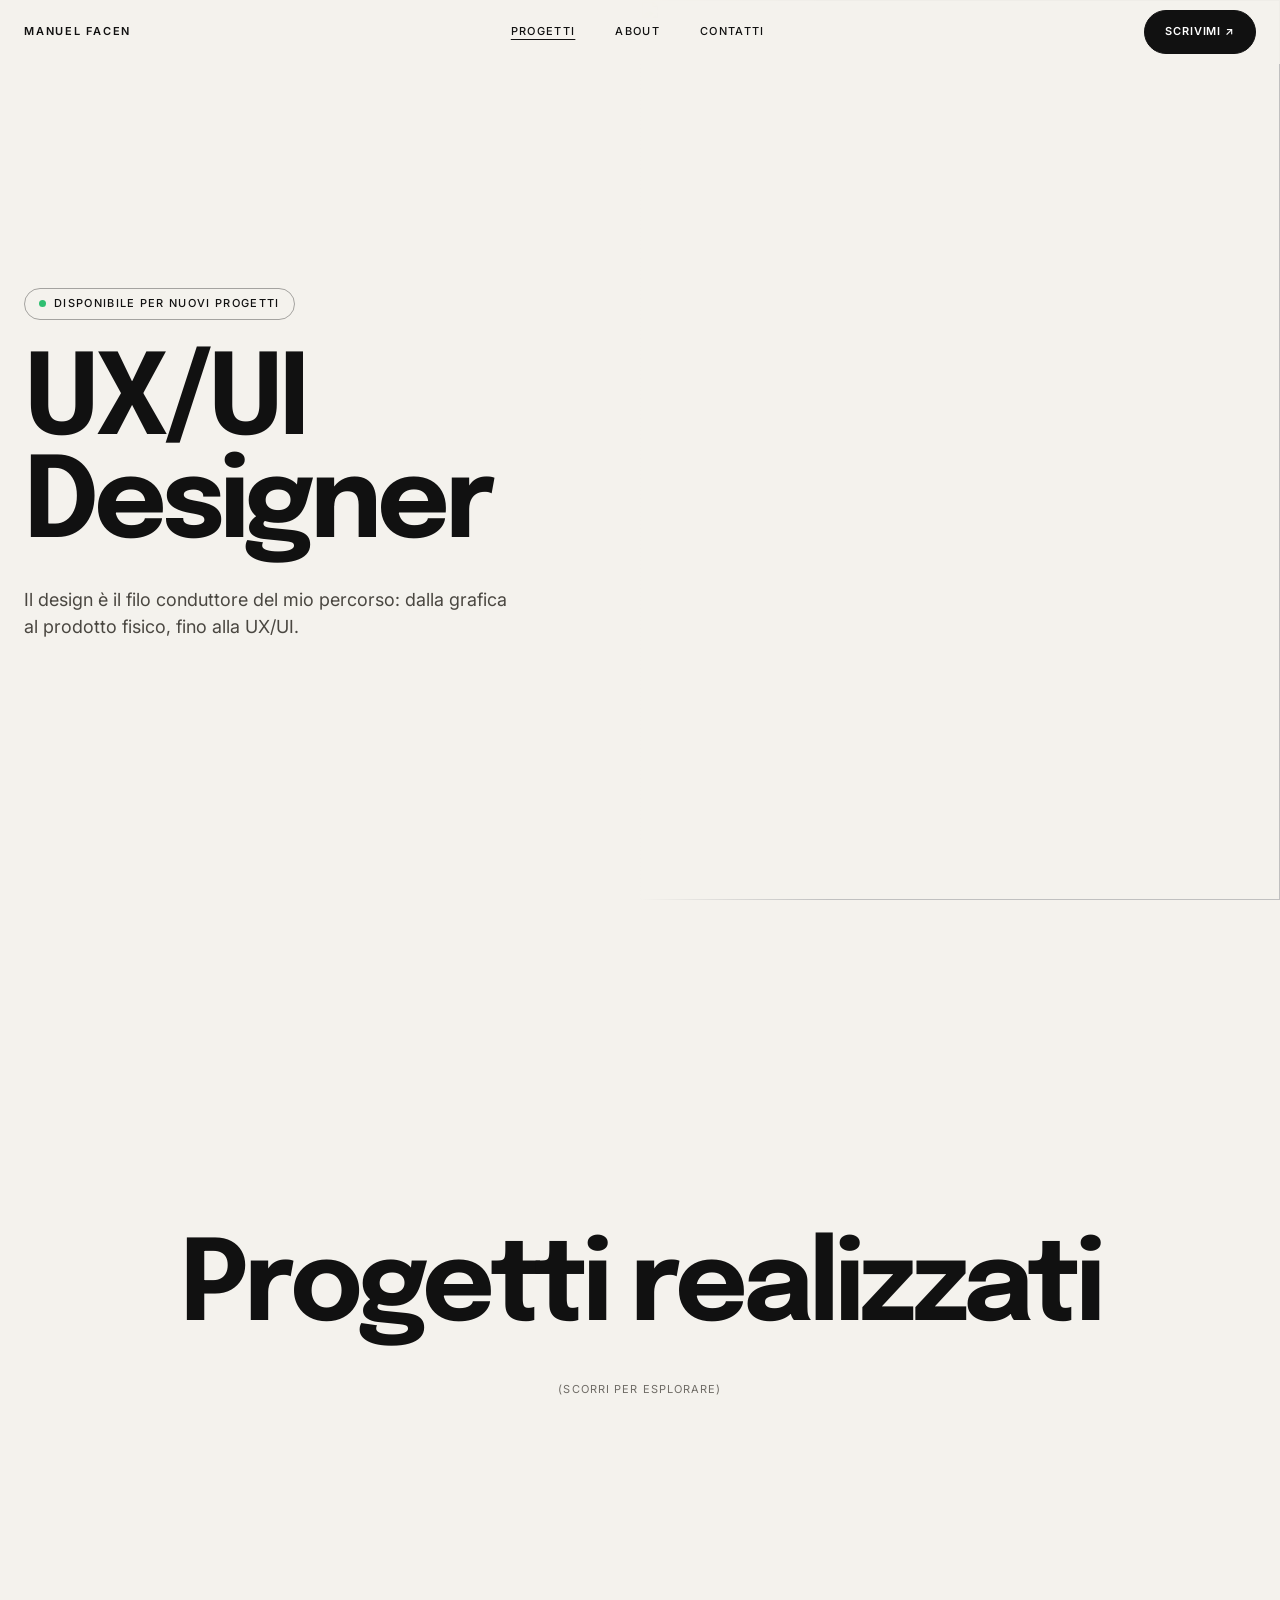
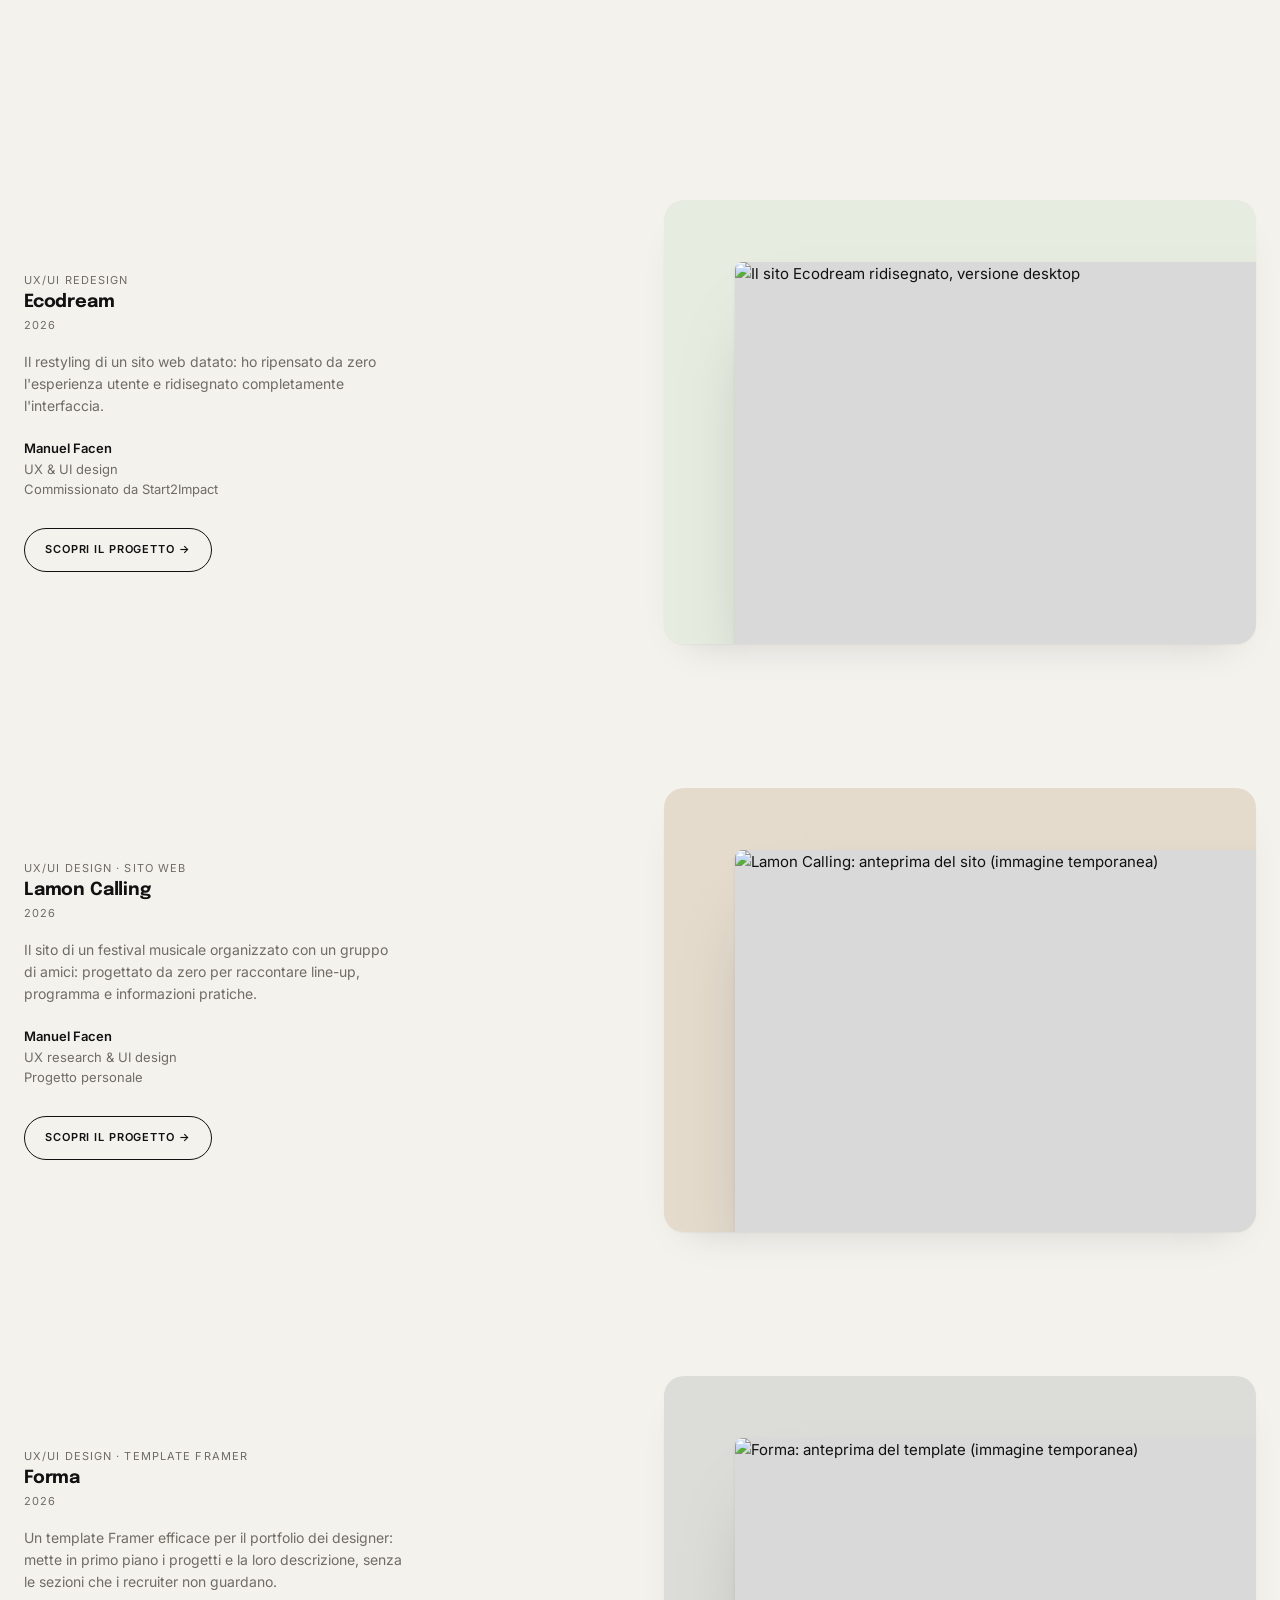
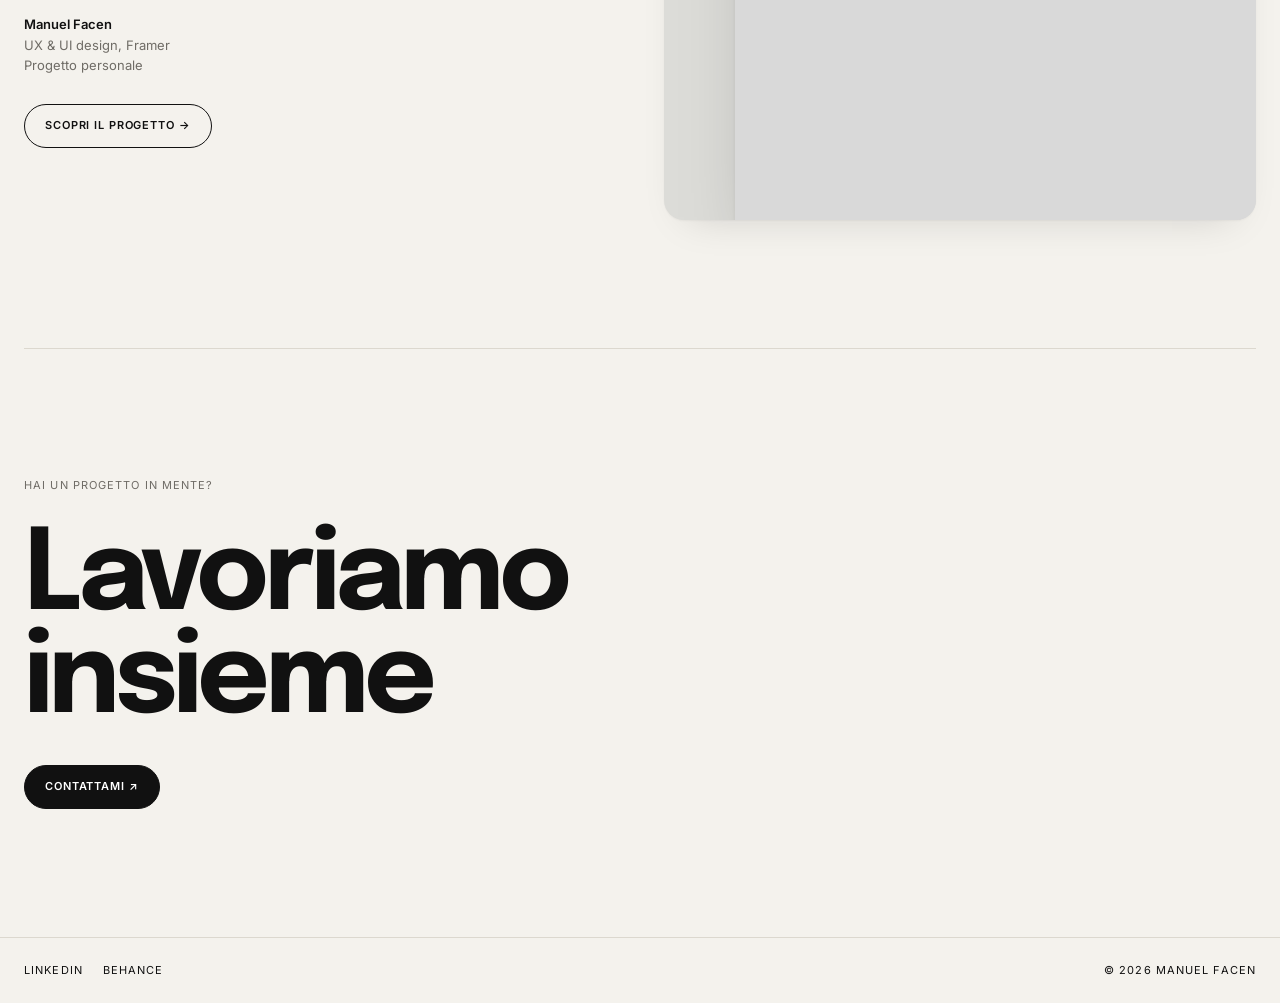
==== index.html @ 970c5659 "Indirizzi aggiornati dopo la rinomina della repo in ManuelF55.github.io Co-Authored-By: Claude Opus " ====
<!DOCTYPE html>
<html lang="it">
<head>
  <meta charset="utf-8">
  <meta name="viewport" content="width=device-width, initial-scale=1">
  <title>Manuel Facen — UX/UI Designer</title>
  <meta name="description" content="Portfolio di Manuel Facen, UX/UI designer: dalla grafica al prodotto fisico, fino alla UX/UI.">
  <meta name="theme-color" content="#f4f2ed">

  <!-- Open Graph: anteprima del link sui social -->
  <meta property="og:type" content="website">
  <meta property="og:site_name" content="Manuel Facen">
  <meta property="og:locale" content="it_IT">
  <meta property="og:title" content="Manuel Facen — UX/UI Designer">
  <meta property="og:description" content="Portfolio di Manuel Facen, UX/UI designer: dalla grafica al prodotto fisico, fino alla UX/UI.">
  <meta property="og:url" content="https://manuelf55.github.io/">
  <meta property="og:image" content="https://manuelf55.github.io/img/og-image.jpg">
  <meta property="og:image:width" content="1200">
  <meta property="og:image:height" content="630">
  <meta name="twitter:card" content="summary_large_image">

  <!-- Favicon -->
  <link rel="icon" href="favicon/favicon.ico" sizes="any">
  <link rel="icon" type="image/png" sizes="32x32" href="favicon/favicon-32.png">
  <link rel="apple-touch-icon" href="favicon/apple-touch-icon.png">
  <link rel="manifest" href="favicon/site.webmanifest">

  <!-- Font -->
  <link rel="preconnect" href="https://fonts.googleapis.com">
  <link rel="preconnect" href="https://fonts.gstatic.com" crossorigin>
  <link rel="stylesheet" href="https://fonts.googleapis.com/css2?family=Epilogue:wght@700&amp;family=Inter:wght@400;500;600&amp;display=swap">

  <!-- Bootstrap, poi il CSS del sito (compilato da scss/style.scss) -->
  <link rel="stylesheet" href="https://cdn.jsdelivr.net/npm/bootstrap@5.3.3/dist/css/bootstrap.min.css" integrity="sha384-QWTKZyjpPEjISv5WaRU9OFeRpok6YctnYmDr5pNlyT2bRjXh0JMhjY6hW+ALEwIH" crossorigin="anonymous">
  <link rel="stylesheet" href="css/style.css">
</head>
<body>
  <a class="skip-link" href="#contenuto">Vai al contenuto</a>

  <header class="site-header">
    <div class="site-container site-header__inner">
      <a class="logo" href="index.html">Manuel Facen</a>

      <!-- Menu mobile: la checkbox apre e chiude il menu, senza JavaScript -->
      <input class="menu-toggle" type="checkbox" id="menu-toggle" aria-label="Apri o chiudi il menu">
      <label class="burger" for="menu-toggle" aria-hidden="true">
        <svg class="burger__open" viewBox="0 0 24 24" width="22" height="22" fill="none" stroke="currentColor" stroke-width="1.6" stroke-linecap="round"><path d="M4 8h16M4 16h16"/></svg>
        <svg class="burger__close" viewBox="0 0 24 24" width="22" height="22" fill="none" stroke="currentColor" stroke-width="1.6" stroke-linecap="round"><path d="M6 6l12 12M18 6L6 18"/></svg>
      </label>

      <nav class="main-nav" aria-label="Menu principale">
        <a href="index.html#progetti" data-label="Progetti" aria-current="page">Progetti</a>
        <a href="about.html" data-label="About">About</a>
        <a href="contatti.html" data-label="Contatti">Contatti</a>
      </nav>

      <a class="button header-cta" href="contatti.html">Scrivimi ↗</a>
    </div>
  </header>

  <main id="contenuto">
    <!-- Hero -->
    <section class="hero" aria-label="Presentazione">
      <div class="site-container hero__content">
        <div class="hero__text">
          <p class="status"><span class="status__dot" aria-hidden="true"></span>Disponibile per nuovi progetti</p>
          <h1 class="title-xl">UX/UI<br>Designer</h1>
          <p class="hero__lead">Il design è il filo conduttore del mio percorso: dalla grafica al prodotto fisico, fino alla UX/UI.</p>
        </div>
      </div>
      <div class="hero__media">
        <img src="img/hero.jpg" width="1200" height="1500" alt="">
      </div>
    </section>

    <!-- Progetti -->
    <section id="progetti" class="site-container">
      <div class="work-intro">
        <h2 class="title-xl">Progetti realizzati</h2>
        <p class="eyebrow">(Scorri per esplorare)</p>
      </div>

      <div class="project-list">
        <!-- Ecodream -->
        <article class="row gutter-site align-items-center project-card project-card--ecodream">
          <div class="col-lg-6">
            <p class="eyebrow">UX/UI Redesign</p>
            <h3 class="title-sm project-card__name">Ecodream</h3>
            <p class="eyebrow">2026</p>
            <p class="project-card__description">Il restyling di un sito web datato: ho ripensato da zero l'esperienza utente e ridisegnato completamente l'interfaccia.</p>
            <p class="project-card__credits"><strong>Manuel Facen</strong><br>UX &amp; UI design<br>Commissionato da Start2Impact</p>
            <a class="button button--outline" href="progetto-ecodream.html" aria-label="Scopri il progetto Ecodream">Scopri il progetto →</a>
          </div>
          <div class="col-lg-6">
            <div class="project-card__media">
              <div class="project-card__screen">
                <img src="img/ecodream/copertina.webp" width="2000" height="1099" alt="Il sito Ecodream ridisegnato, versione desktop" loading="lazy">
              </div>
            </div>
          </div>
        </article>

        <!-- Lamon Calling -->
        <article class="row gutter-site align-items-center project-card project-card--lamon-calling">
          <div class="col-lg-6">
            <p class="eyebrow">UX/UI Design · Sito web</p>
            <h3 class="title-sm project-card__name">Lamon Calling</h3>
            <p class="eyebrow">2026</p>
            <p class="project-card__description">Il sito di un festival musicale organizzato con un gruppo di amici: progettato da zero per raccontare line-up, programma e informazioni pratiche.</p>
            <p class="project-card__credits"><strong>Manuel Facen</strong><br>UX research &amp; UI design<br>Progetto personale</p>
            <a class="button button--outline" href="progetto-lamon-calling.html" aria-label="Scopri il progetto Lamon Calling">Scopri il progetto →</a>
          </div>
          <div class="col-lg-6">
            <div class="project-card__media">
              <div class="project-card__screen">
                <img src="img/placeholder/16-9.png" width="1600" height="900" alt="Lamon Calling: anteprima del sito (immagine temporanea)" loading="lazy">
              </div>
            </div>
          </div>
        </article>

        <!-- Forma -->
        <article class="row gutter-site align-items-center project-card project-card--forma">
          <div class="col-lg-6">
            <p class="eyebrow">UX/UI Design · Template Framer</p>
            <h3 class="title-sm project-card__name">Forma</h3>
            <p class="eyebrow">2026</p>
            <p class="project-card__description">Un template Framer efficace per il portfolio dei designer: mette in primo piano i progetti e la loro descrizione, senza le sezioni che i recruiter non guardano.</p>
            <p class="project-card__credits"><strong>Manuel Facen</strong><br>UX &amp; UI design, Framer<br>Progetto personale</p>
            <a class="button button--outline" href="progetto-forma.html" aria-label="Scopri il progetto Forma">Scopri il progetto →</a>
          </div>
          <div class="col-lg-6">
            <div class="project-card__media">
              <div class="project-card__screen">
                <img src="img/placeholder/16-9.png" width="1600" height="900" alt="Forma: anteprima del template (immagine temporanea)" loading="lazy">
              </div>
            </div>
          </div>
        </article>
      </div>
    </section>

    <div class="site-container">
      <section class="closing">
        <p class="eyebrow">Hai un progetto in mente?</p>
        <h2 class="title-xl">Lavoriamo<br>insieme</h2>
        <a class="button" href="contatti.html">Contattami ↗</a>
      </section>
    </div>
  </main>

  <footer class="site-footer">
    <div class="site-container site-footer__inner">
      <ul class="social-links">
        <li><a href="https://www.linkedin.com/in/manuel-facen-108201241/" target="_blank" rel="noopener">LinkedIn</a></li>
        <li><a href="https://www.behance.net/manuelface9084" target="_blank" rel="noopener">Behance</a></li>
      </ul>
      <p class="copyright">© 2026 Manuel Facen</p>
    </div>
  </footer>
</body>
</html>
---- css/style.css ----
body {
  background: #f4f2ed;
  color: #111111;
  font-family: "Inter", system-ui, sans-serif;
  font-size: 15px;
  line-height: 1.6;
}

a {
  color: #111111;
}
a:hover {
  color: #3d3b37;
}

img {
  display: block;
  max-width: 100%;
  height: auto;
}

.skip-link {
  position: absolute;
  top: -100px;
  left: 24px;
  z-index: 20;
  padding: 8px 16px;
  border-radius: 999px;
  background: #111111;
  color: #ffffff;
  font-size: 13px;
}
.skip-link:focus {
  top: 12px;
  color: #ffffff;
}

.site-container {
  max-width: 1320px;
  margin: 0 auto;
  padding: 0 24px;
}

.gutter-site {
  --bs-gutter-x: 48px;
  --bs-gutter-y: 40px;
}

.title-xl {
  margin: 0;
  font-family: "Epilogue", system-ui, sans-serif;
  font-size: clamp(2.5rem, 9vw, 7rem);
  font-weight: 700;
  line-height: 0.92;
  letter-spacing: -0.045em;
}

.title-md {
  margin: 0;
  font-family: "Epilogue", system-ui, sans-serif;
  font-size: clamp(1.5rem, 3vw, 2.1rem);
  font-weight: 700;
  line-height: 1.1;
  letter-spacing: -0.02em;
}

.title-sm {
  margin: 0;
  font-family: "Epilogue", system-ui, sans-serif;
  font-size: 18px;
  font-weight: 700;
  letter-spacing: -0.01em;
}

.eyebrow {
  margin: 0;
  color: #6f6c66;
  font-size: 11px;
  letter-spacing: 0.1em;
  text-transform: uppercase;
}

.lead-text {
  margin: 0;
  color: #4a4741;
  font-size: 18px;
  line-height: 1.55;
}

.button {
  display: inline-flex;
  align-items: center;
  gap: 8px;
  min-height: 44px;
  padding: 0 20px;
  border: 1px solid #111111;
  border-radius: 999px;
  background: #111111;
  color: #ffffff;
  font-family: "Inter", system-ui, sans-serif;
  font-size: 11px;
  font-weight: 600;
  letter-spacing: 0.08em;
  text-decoration: none;
  text-transform: uppercase;
  cursor: pointer;
  transition: background-color 0.2s ease, border-color 0.2s ease, color 0.2s ease;
}
.button:hover, .button:focus-visible {
  border-color: #3d3b37;
  background: #3d3b37;
  color: #ffffff;
}
.button:focus-visible {
  outline: 2px solid #111111;
  outline-offset: 3px;
}

.button--outline {
  background: transparent;
  color: #111111;
}
.button--outline:hover, .button--outline:focus-visible {
  border-color: #111111;
  background: #111111;
}

.tag {
  padding: 4px 12px;
  border: 1px solid #c9c4ba;
  border-radius: 999px;
  font-size: 11px;
  font-weight: 500;
  letter-spacing: 0.06em;
  text-transform: uppercase;
}

.site-header {
  position: sticky;
  top: 0;
  z-index: 10;
  background: rgba(244, 242, 237, 0.9);
}

.site-header__inner {
  display: flex;
  flex-wrap: wrap;
  align-items: center;
  justify-content: space-between;
  column-gap: 16px;
}

.logo {
  display: inline-flex;
  align-items: center;
  min-height: 64px;
  font-size: 11px;
  font-weight: 600;
  letter-spacing: 0.16em;
  text-decoration: none;
  text-transform: uppercase;
}

.main-nav {
  display: flex;
  gap: 40px;
}
.main-nav a {
  font-size: 11px;
  font-weight: 500;
  letter-spacing: 0.12em;
  text-decoration: none;
  text-transform: uppercase;
}
.main-nav a:focus-visible {
  outline: 2px solid #111111;
  outline-offset: 4px;
}
.main-nav [aria-current=page] {
  text-decoration: underline;
  text-underline-offset: 4px;
}

@media (min-width: 768px) {
  .main-nav a {
    display: inline-flex;
    flex-direction: column;
    align-items: center;
  }
  .main-nav a::after {
    content: attr(data-label);
    height: 0;
    overflow: hidden;
    visibility: hidden;
    font-weight: 600;
  }
  .main-nav a:hover, .main-nav a:focus-visible {
    color: #111111;
    font-weight: 600;
  }
}
.header-cta--hidden {
  visibility: hidden;
}

.menu-toggle {
  position: absolute;
  opacity: 0;
}

.burger {
  display: none;
  align-items: center;
  justify-content: center;
  width: 44px;
  height: 44px;
  margin-right: -10px;
  cursor: pointer;
}

.burger__close {
  display: none;
}

.menu-toggle:focus-visible + .burger {
  border-radius: 8px;
  outline: 2px solid #111111;
}

@media (max-width: 767px) {
  .main-nav,
  .site-header .header-cta {
    display: none;
  }
  .burger {
    display: inline-flex;
  }
  .menu-toggle:checked ~ .main-nav {
    display: flex;
    flex-direction: column;
    gap: 8px;
    width: 100%;
    padding: 8px 0 16px;
  }
  .menu-toggle:checked ~ .main-nav a {
    font-family: "Epilogue", system-ui, sans-serif;
    font-size: 28px;
    font-weight: 700;
    letter-spacing: -0.02em;
    text-transform: none;
  }
  .menu-toggle:checked ~ .header-cta {
    display: inline-flex;
    margin-bottom: 20px;
  }
  .menu-toggle:checked ~ .header-cta--hidden {
    display: none;
  }
  .menu-toggle:checked + .burger .burger__open {
    display: none;
  }
  .menu-toggle:checked + .burger .burger__close {
    display: block;
  }
}
.hero {
  position: relative;
  min-height: 900px;
  margin-top: -64px;
  overflow: hidden;
}

.hero__content {
  position: relative;
  z-index: 1;
  display: flex;
  flex-direction: column;
  justify-content: center;
  min-height: 900px;
  padding-top: 64px;
}

.hero__text {
  max-width: 640px;
}

.hero__lead {
  max-width: 44ch;
  margin: 28px 0 36px;
  color: #4a4741;
  font-size: 18px;
  line-height: 1.5;
}

.hero__media {
  position: absolute;
  top: 0;
  right: 0;
  width: 50%;
  height: 100%;
}
.hero__media img {
  width: 100%;
  height: 100%;
  object-fit: cover;
}
.hero__media::after {
  content: "";
  position: absolute;
  inset: 0;
  background: linear-gradient(90deg, #f4f2ed 0%, rgba(244, 242, 237, 0) 30%);
}

.status {
  display: inline-flex;
  align-items: center;
  gap: 8px;
  margin: 0 0 32px;
  padding: 6px 14px;
  border: 1px solid rgba(17, 17, 17, 0.35);
  border-radius: 999px;
  font-size: 11px;
  font-weight: 500;
  letter-spacing: 0.12em;
  text-transform: uppercase;
}

.status__dot {
  width: 7px;
  height: 7px;
  border-radius: 50%;
  background: #2fbf71;
}

@media (max-width: 767px) {
  .hero {
    display: flex;
    flex-direction: column;
    min-height: 0;
  }
  .hero__content {
    min-height: 0;
    padding-top: calc(40px - min(5.4vw, 25.5px));
    padding-bottom: 48px;
  }
  .hero__media {
    position: relative;
    order: -1;
    width: 72%;
    max-width: 340px;
    height: auto;
    margin: calc(104px - min(10.8vw, 51px)) auto 0;
    aspect-ratio: 4/5;
  }
  .hero__media img {
    object-fit: contain;
  }
  .hero__media::after {
    display: none;
  }
  .status {
    gap: 6px;
    margin-bottom: 20px;
    padding: 4px 10px;
    font-size: 9px;
    letter-spacing: 0.1em;
  }
  .status__dot {
    width: 6px;
    height: 6px;
  }
}
.work-intro {
  display: flex;
  flex-direction: column;
  align-items: center;
  justify-content: center;
  min-height: 836px;
  margin-bottom: 64px;
  text-align: center;
}
.work-intro .eyebrow {
  padding-top: 40px;
}
@media (max-width: 767px) {
  .work-intro {
    min-height: calc(100svh - 64px);
  }
}

.project-list {
  display: flex;
  flex-direction: column;
  gap: 144px;
  padding-bottom: 128px;
}

.project-card__name {
  margin: 3px 0;
}

.project-card__description {
  max-width: 42ch;
  margin: 16px 0 20px;
  color: #6f6c66;
  font-size: 14px;
}

.project-card__credits {
  margin: 0 0 28px;
  color: #6f6c66;
  font-size: 13px;
}
.project-card__credits strong {
  color: #111111;
  font-weight: 600;
}

.project-card__media {
  position: relative;
  max-width: 600px;
  margin: 0 auto;
  aspect-ratio: 4/3;
  border-radius: 20px;
  overflow: hidden;
  box-shadow: 0 1px 2px rgba(17, 17, 17, 0.04), 0 18px 40px -24px rgba(17, 17, 17, 0.18);
}

.project-card__screen {
  position: absolute;
  top: 14%;
  left: 12%;
  width: 110%;
  aspect-ratio: 16/10;
  border-radius: 8px;
  overflow: hidden;
  background: #d9d9d9;
  box-shadow: 0 2px 4px rgba(0, 0, 0, 0.06), 0 40px 80px -40px rgba(0, 0, 0, 0.35);
}
.project-card__screen img {
  width: 100%;
  height: 100%;
  object-fit: cover;
}

.project-card--ecodream .project-card__media {
  background: #e6ece0;
}

.project-card--lamon-calling .project-card__media {
  background: #e4dbcd;
}

.project-card--forma .project-card__media {
  background: #dcdcd8;
}

.project-header {
  padding: 88px 0 56px;
}
@media (max-width: 767px) {
  .project-header {
    padding-top: 48px;
  }
}

.back-link {
  display: inline-flex;
  margin-bottom: 24px;
  color: #6f6c66;
  font-size: 11px;
  font-weight: 500;
  letter-spacing: 0.12em;
  text-decoration: none;
  text-transform: uppercase;
}

.project-title {
  margin: 0;
  font-family: "Epilogue", system-ui, sans-serif;
  font-weight: 700;
  line-height: 0.9;
  letter-spacing: -0.05em;
  white-space: nowrap;
}

.project-title--ecodream {
  font-size: min(265px, (min(100vw, 1320px) - 48px) / 4.8);
}

.project-title--lamon-calling {
  font-size: min(265px, (min(100vw, 1320px) - 48px) / 6.5);
}

.project-title--forma {
  font-size: min(265px, (min(100vw, 1320px) - 48px) / 3);
}

.project-intro {
  padding-bottom: 64px;
}
.project-intro .lead-text {
  max-width: 52ch;
}

.project-meta {
  margin: 0;
  border-bottom: 1px solid #dcd8cf;
}

.project-meta__row {
  display: flex;
  align-items: center;
  gap: 16px;
  padding: 14px 0;
  border-top: 1px solid #dcd8cf;
}
.project-meta__row dt {
  flex: 0 0 96px;
  color: #6f6c66;
  font-size: 11px;
  font-weight: 400;
  letter-spacing: 0.1em;
  text-transform: uppercase;
}
.project-meta__row dd {
  display: flex;
  flex-wrap: wrap;
  gap: 8px;
  margin: 0;
  font-size: 14px;
}

.project-section {
  display: flex;
  flex-direction: column;
  gap: 64px;
  padding-top: 128px;
}
.project-section .lead-text {
  max-width: 62ch;
}
.project-section .button {
  margin-top: 28px;
}

.gallery {
  display: flex;
  flex-direction: column;
  gap: 24px;
}

.project-image {
  position: relative;
  min-width: 0;
  margin: 0;
}
.project-image img {
  width: 100%;
  border-radius: 16px;
  background: #d9d9d9;
  box-shadow: 0 1px 2px rgba(17, 17, 17, 0.04), 0 18px 40px -24px rgba(17, 17, 17, 0.18);
}

.project-image--bordered img {
  border: 1px solid #e3dfd6;
}

.project-image__label {
  position: absolute;
  bottom: 16px;
  left: 16px;
  padding: 4px 12px;
  border-radius: 999px;
  background: rgba(17, 17, 17, 0.72);
  color: #ffffff;
  font-size: 11px;
  font-weight: 600;
  letter-spacing: 0.1em;
  text-transform: uppercase;
}

.image-pair {
  display: flex;
  align-items: flex-start;
  gap: 24px;
}
.image-pair .project-image {
  flex: calc(var(--ratio)) 1 0;
}
@media (max-width: 767px) {
  .image-pair {
    flex-direction: column;
  }
  .image-pair .project-image {
    flex: none;
    width: 100%;
  }
}

.project-nav {
  display: flex;
  flex-wrap: wrap;
  justify-content: space-between;
  gap: 40px 24px;
  margin-top: 160px;
  padding: 48px 0 120px;
  border-top: 1px solid #dcd8cf;
}
.project-nav a {
  text-decoration: none;
}
.project-nav span {
  display: block;
}
.project-nav .lead-text {
  margin-top: 8px;
  color: #6f6c66;
}

.project-nav__next {
  margin-left: auto;
  text-align: right;
}

.page-header {
  padding: 112px 0 56px;
}

.about-intro {
  margin: 0;
  padding-bottom: 80px;
  color: #6f6c66;
}

.cv-section {
  --bs-gutter-y: 0;
  padding: 40px 0;
  border-top: 1px solid #dcd8cf;
}

.cv-section__title {
  margin: 0;
  color: #6f6c66;
  font-size: 11px;
  font-weight: 400;
  letter-spacing: 0.1em;
  text-transform: uppercase;
}
@media (max-width: 991.98px) {
  .cv-section__title {
    margin-bottom: 40px;
  }
}

.cv-list {
  margin: 0;
  padding: 0;
  list-style: none;
}

.cv-item {
  display: flex;
  flex-wrap: wrap;
  gap: 6px 32px;
  padding: 32px 0;
  border-top: 1px solid #dcd8cf;
}
.cv-item:first-child {
  padding-top: 0;
  border-top: 0;
}
.cv-item:last-child {
  padding-bottom: 0;
}

.cv-item__date {
  flex: 0 0 144px;
  font-size: 14px;
}

.cv-item__body {
  flex: 1 1 320px;
  min-width: 0;
}

.cv-item__text {
  margin: 10px 0 0;
  color: #6f6c66;
  font-size: 14px;
}

.skills {
  display: flex;
  flex-wrap: wrap;
  gap: 8px;
  margin: 0;
  padding: 0;
  list-style: none;
}
.skills li {
  padding: 5px 15px;
  border: 1px solid #111111;
  border-radius: 999px;
  font-size: 13px;
}

.contact {
  padding-bottom: 112px;
}

.contact__title {
  max-width: 420px;
  margin-bottom: 40px;
}

.contact-info {
  margin: 0;
  font-size: 13px;
}

.contact-info__row {
  display: flex;
  justify-content: space-between;
  gap: 16px;
  padding: 14px 0;
  border-top: 1px solid #dcd8cf;
}
.contact-info__row dt {
  color: #6f6c66;
  font-weight: 400;
}
.contact-info__row dd {
  display: flex;
  flex-wrap: wrap;
  justify-content: flex-end;
  align-items: center;
  gap: 8px 16px;
  margin: 0;
}

.contact-form {
  display: flex;
  flex-direction: column;
  gap: 36px;
}

.form-field {
  display: flex;
  flex-direction: column;
  gap: 4px;
}
.form-field label {
  font-size: 11px;
  letter-spacing: 0.1em;
  text-transform: uppercase;
}
.form-field input,
.form-field textarea {
  width: 100%;
  padding: 8px 0;
  border: 0;
  border-bottom: 1px solid #dcd8cf;
  background: transparent;
  color: #111111;
  font: inherit;
  transition: border-color 0.2s ease;
}
.form-field input::placeholder,
.form-field textarea::placeholder {
  color: #6f6c66;
}
.form-field input:focus,
.form-field textarea:focus {
  border-bottom-color: #111111;
  outline: none;
}
.form-field textarea {
  min-height: 112px;
  resize: vertical;
}

.contact-form__footer {
  display: flex;
  flex-wrap: wrap;
  align-items: center;
  justify-content: space-between;
  gap: 24px;
}

.form-status {
  margin: 0;
  font-size: 14px;
}
.form-status:empty {
  display: none;
}

.consent {
  display: flex;
  gap: 10px;
  max-width: 34ch;
  color: #6f6c66;
  font-size: 12px;
}
.consent input {
  margin-top: 3px;
  accent-color: #111111;
}

.closing {
  display: flex;
  flex-direction: column;
  align-items: flex-start;
  gap: 32px;
  padding: 128px 0;
  border-top: 1px solid #dcd8cf;
}

.site-footer {
  padding: 24px 0;
  border-top: 1px solid #dcd8cf;
  font-size: 11px;
  letter-spacing: 0.1em;
  text-transform: uppercase;
}

.site-footer__inner {
  display: flex;
  flex-wrap: wrap;
  justify-content: space-between;
  gap: 16px;
}

.social-links {
  display: flex;
  gap: 20px;
  margin: 0;
  padding: 0;
  list-style: none;
}
.social-links a {
  text-decoration: none;
}

.copyright {
  margin: 0;
}
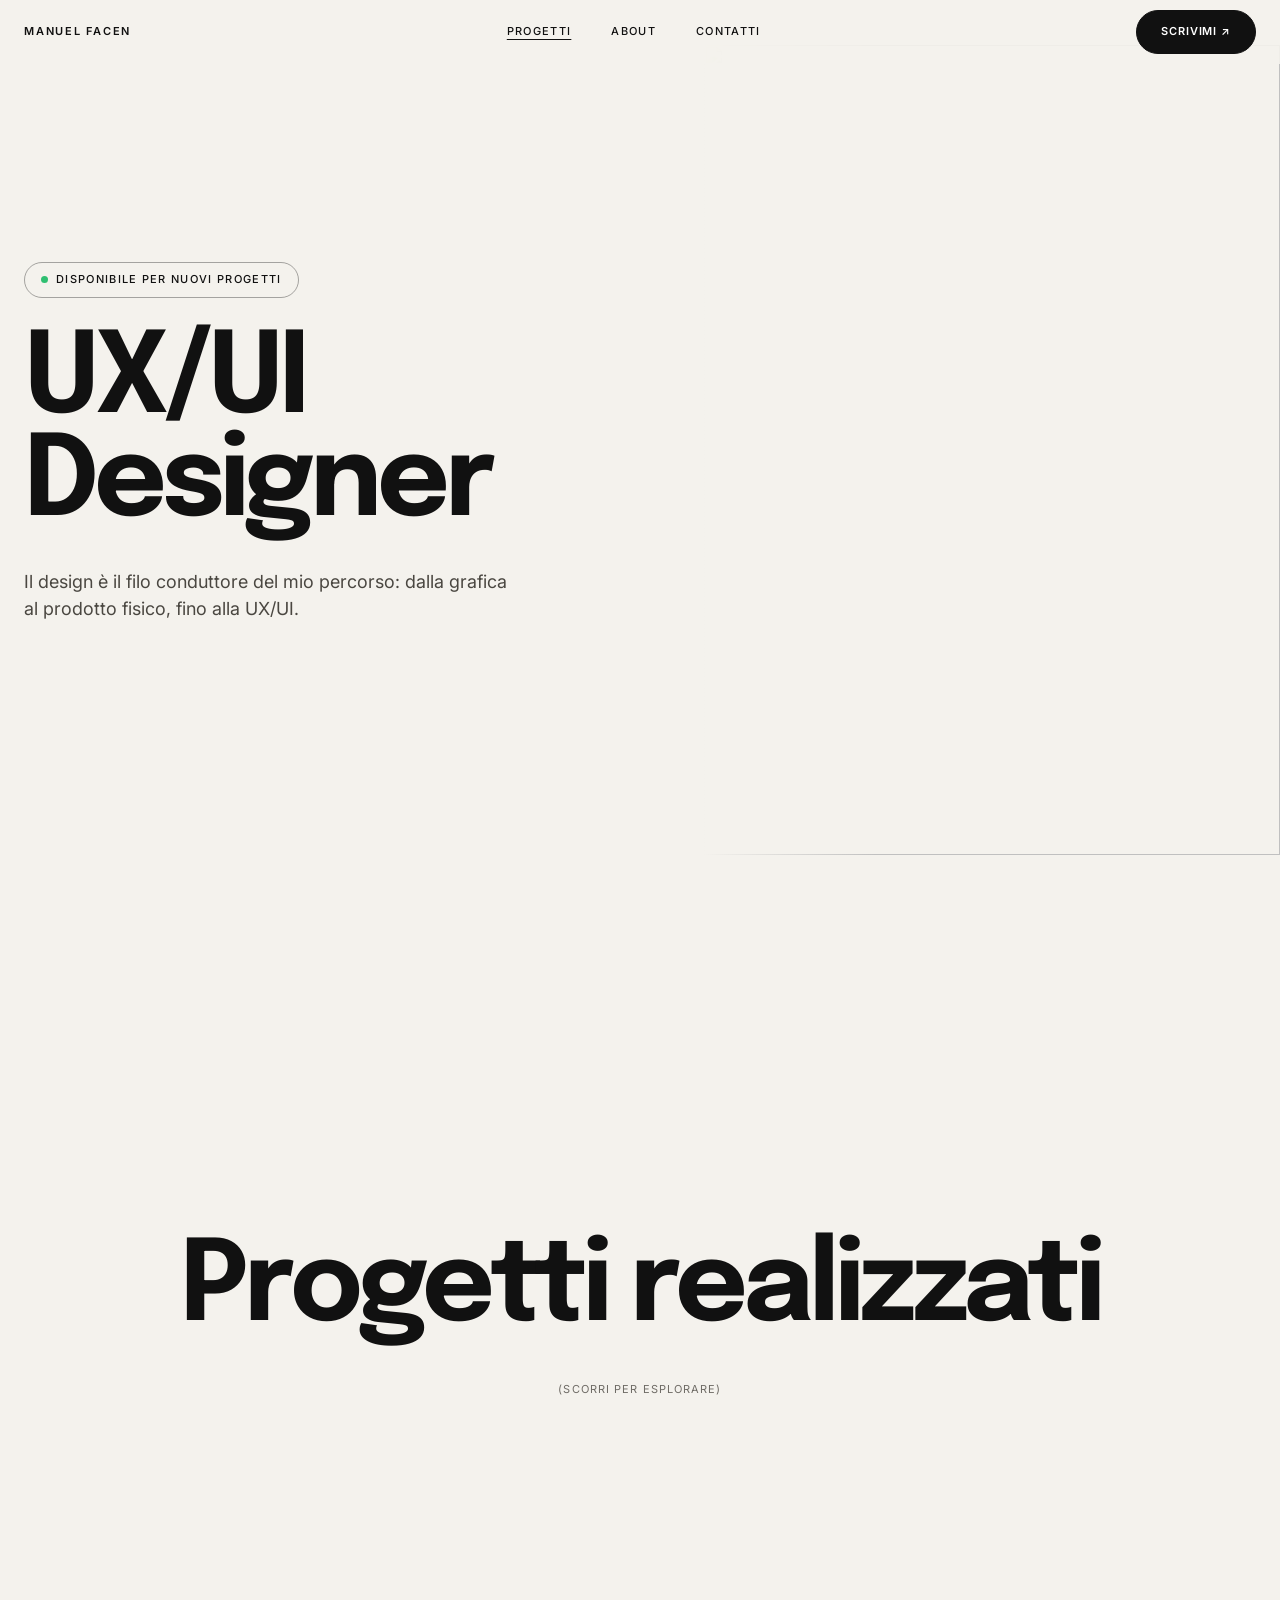
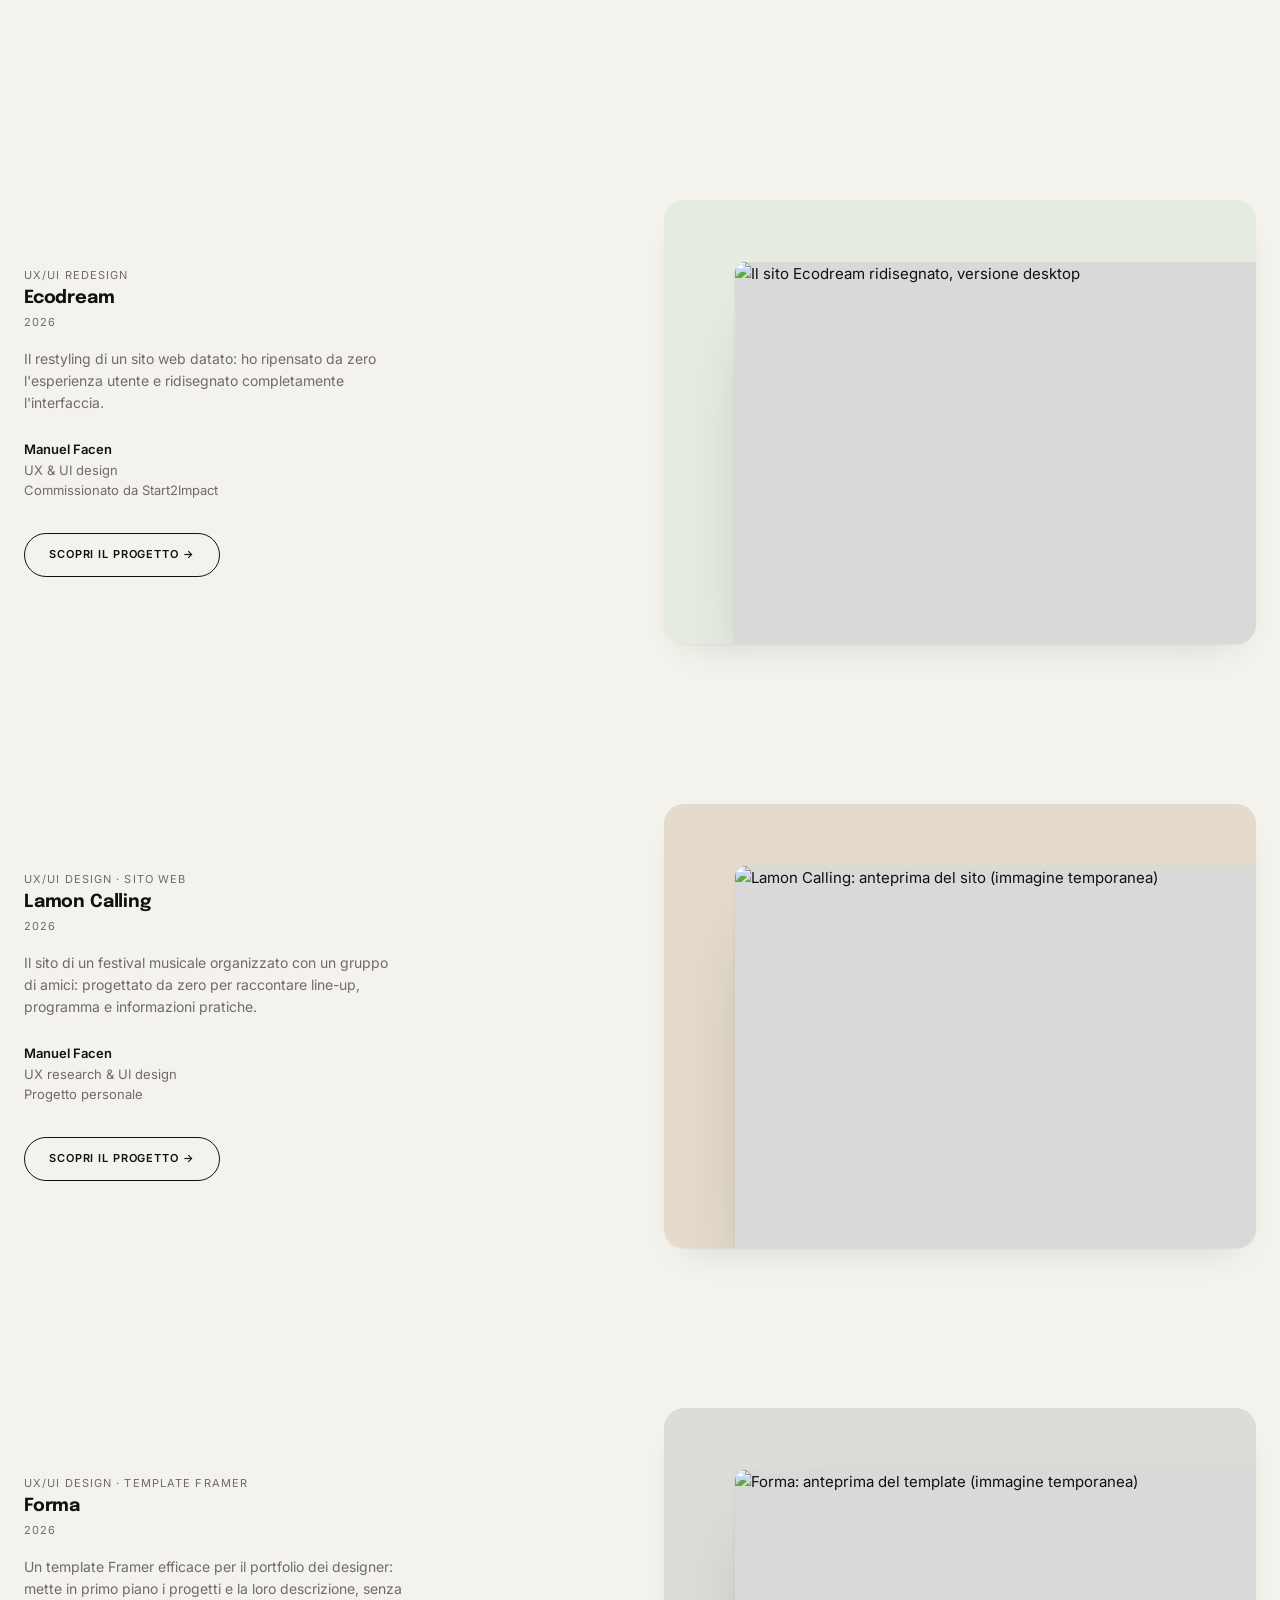
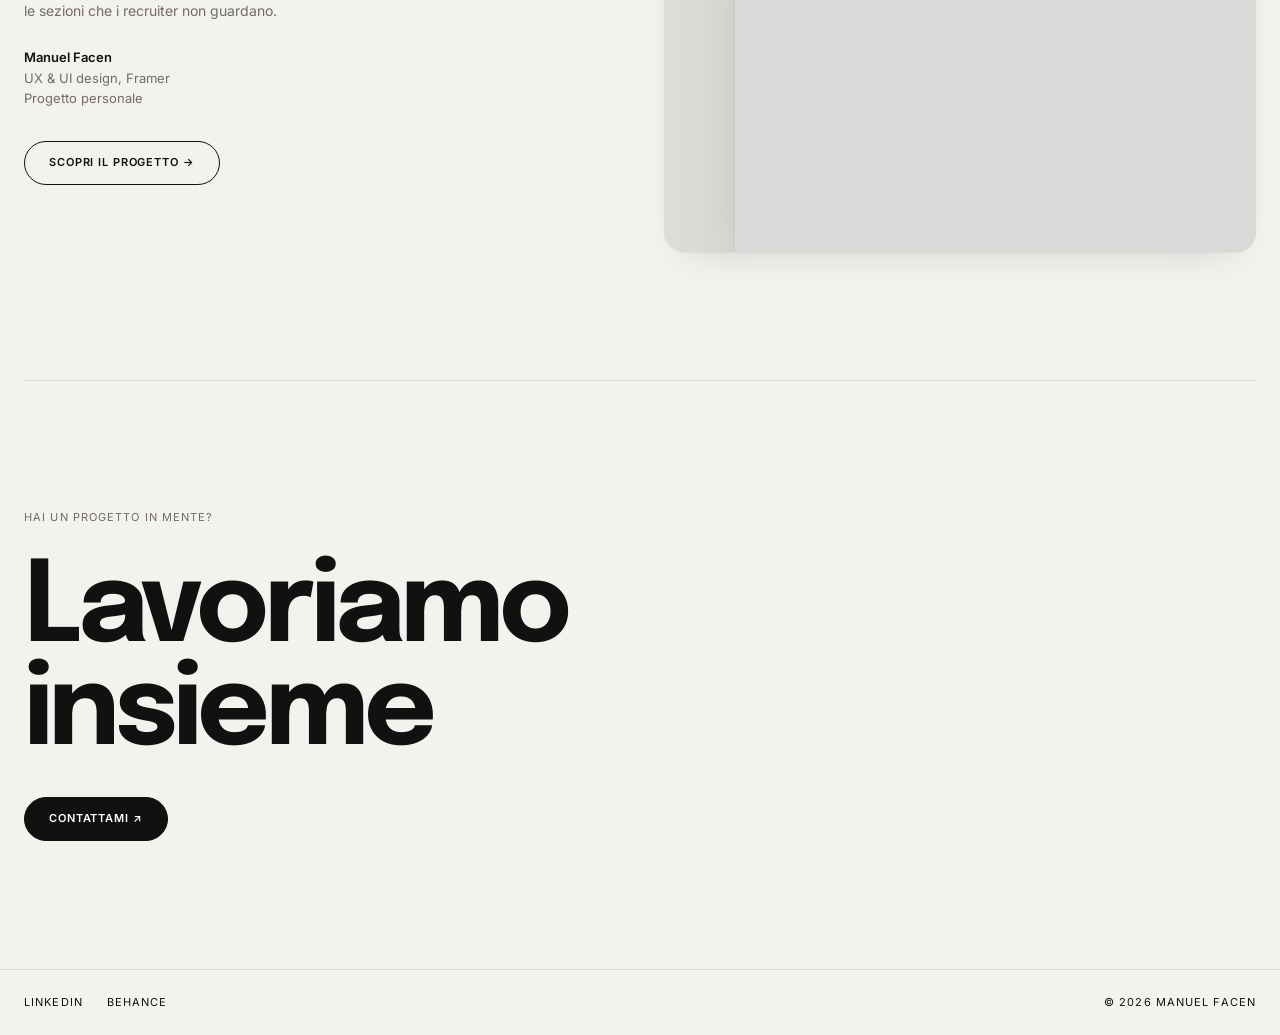
==== commit a77d9b50: "Sass allineato al design system e immagine della hero più piccola Variabili per testi e spazi sulla " ====
--- a/index.html
+++ b/index.html
@@ -41,12 +41,16 @@
     <div class="site-container site-header__inner">
       <a class="logo" href="index.html">Manuel Facen</a>
 
-      <!-- Menu mobile: la checkbox apre e chiude il menu, senza JavaScript -->
-      <input class="menu-toggle" type="checkbox" id="menu-toggle" aria-label="Apri o chiudi il menu">
-      <label class="burger" for="menu-toggle" aria-hidden="true">
-        <svg class="burger__open" viewBox="0 0 24 24" width="22" height="22" fill="none" stroke="currentColor" stroke-width="1.6" stroke-linecap="round"><path d="M4 8h16M4 16h16"/></svg>
-        <svg class="burger__close" viewBox="0 0 24 24" width="22" height="22" fill="none" stroke="currentColor" stroke-width="1.6" stroke-linecap="round"><path d="M6 6l12 12M18 6L6 18"/></svg>
-      </label>
+      <!-- Menu mobile: il link #menu apre il menu con :target, senza JavaScript.
+           Qualsiasi altro link cambia il target e quindi lo richiude.
+           Il target è fisso nella finestra, così la pagina non scorre quando si apre il menu. -->
+      <span class="menu-target" id="menu"></span>
+      <a class="burger burger--open" href="#menu" aria-label="Apri il menu">
+        <svg viewBox="0 0 24 24" width="22" height="22" fill="none" stroke="currentColor" stroke-width="1.6" stroke-linecap="round"><path d="M4 8h16M4 16h16"/></svg>
+      </a>
+      <a class="burger burger--close" href="#menu-chiuso" aria-label="Chiudi il menu">
+        <svg viewBox="0 0 24 24" width="22" height="22" fill="none" stroke="currentColor" stroke-width="1.6" stroke-linecap="round"><path d="M6 6l12 12M18 6L6 18"/></svg>
+      </a>
 
       <nav class="main-nav" aria-label="Menu principale">
         <a href="index.html#progetti" data-label="Progetti" aria-current="page">Progetti</a>
@@ -83,7 +87,7 @@
       <div class="project-list">
         <!-- Ecodream -->
         <article class="row gutter-site align-items-center project-card project-card--ecodream">
-          <div class="col-lg-6">
+          <div class="col-md-6">
             <p class="eyebrow">UX/UI Redesign</p>
             <h3 class="title-sm project-card__name">Ecodream</h3>
             <p class="eyebrow">2026</p>
@@ -91,7 +95,7 @@
             <p class="project-card__credits"><strong>Manuel Facen</strong><br>UX &amp; UI design<br>Commissionato da Start2Impact</p>
             <a class="button button--outline" href="progetto-ecodream.html" aria-label="Scopri il progetto Ecodream">Scopri il progetto →</a>
           </div>
-          <div class="col-lg-6">
+          <div class="col-md-6">
             <div class="project-card__media">
               <div class="project-card__screen">
                 <img src="img/ecodream/copertina.webp" width="2000" height="1099" alt="Il sito Ecodream ridisegnato, versione desktop" loading="lazy">
@@ -102,7 +106,7 @@
 
         <!-- Lamon Calling -->
         <article class="row gutter-site align-items-center project-card project-card--lamon-calling">
-          <div class="col-lg-6">
+          <div class="col-md-6">
             <p class="eyebrow">UX/UI Design · Sito web</p>
             <h3 class="title-sm project-card__name">Lamon Calling</h3>
             <p class="eyebrow">2026</p>
@@ -110,7 +114,7 @@
             <p class="project-card__credits"><strong>Manuel Facen</strong><br>UX research &amp; UI design<br>Progetto personale</p>
             <a class="button button--outline" href="progetto-lamon-calling.html" aria-label="Scopri il progetto Lamon Calling">Scopri il progetto →</a>
           </div>
-          <div class="col-lg-6">
+          <div class="col-md-6">
             <div class="project-card__media">
               <div class="project-card__screen">
                 <img src="img/placeholder/16-9.png" width="1600" height="900" alt="Lamon Calling: anteprima del sito (immagine temporanea)" loading="lazy">
@@ -121,7 +125,7 @@
 
         <!-- Forma -->
         <article class="row gutter-site align-items-center project-card project-card--forma">
-          <div class="col-lg-6">
+          <div class="col-md-6">
             <p class="eyebrow">UX/UI Design · Template Framer</p>
             <h3 class="title-sm project-card__name">Forma</h3>
             <p class="eyebrow">2026</p>
@@ -129,7 +133,7 @@
             <p class="project-card__credits"><strong>Manuel Facen</strong><br>UX &amp; UI design, Framer<br>Progetto personale</p>
             <a class="button button--outline" href="progetto-forma.html" aria-label="Scopri il progetto Forma">Scopri il progetto →</a>
           </div>
-          <div class="col-lg-6">
+          <div class="col-md-6">
             <div class="project-card__media">
               <div class="project-card__screen">
                 <img src="img/placeholder/16-9.png" width="1600" height="900" alt="Forma: anteprima del template (immagine temporanea)" loading="lazy">
--- a/css/style.css
+++ b/css/style.css
@@ -87,22 +87,39 @@
   line-height: 1.55;
 }
 
+.page-header {
+  padding: 128px 0 64px;
+}
+
+.status__dot {
+  width: 7px;
+  height: 7px;
+  border-radius: 50%;
+  background: #2fbf71;
+}
+@media (max-width: 767px) {
+  .status__dot {
+    width: 6px;
+    height: 6px;
+  }
+}
+
 .button {
   display: inline-flex;
   align-items: center;
   gap: 8px;
   min-height: 44px;
-  padding: 0 20px;
+  padding: 0 24px;
   border: 1px solid #111111;
   border-radius: 999px;
   background: #111111;
   color: #ffffff;
   font-family: "Inter", system-ui, sans-serif;
   font-size: 11px;
+  letter-spacing: 0.08em;
+  text-transform: uppercase;
   font-weight: 600;
-  letter-spacing: 0.08em;
   text-decoration: none;
-  text-transform: uppercase;
   cursor: pointer;
   transition: background-color 0.2s ease, border-color 0.2s ease, color 0.2s ease;
 }
@@ -126,13 +143,13 @@
 }
 
 .tag {
-  padding: 4px 12px;
+  padding: 4px 16px;
   border: 1px solid #c9c4ba;
   border-radius: 999px;
   font-size: 11px;
+  letter-spacing: 0.06em;
+  text-transform: uppercase;
   font-weight: 500;
-  letter-spacing: 0.06em;
-  text-transform: uppercase;
 }
 
 .site-header {
@@ -155,10 +172,10 @@
   align-items: center;
   min-height: 64px;
   font-size: 11px;
+  letter-spacing: 0.16em;
+  text-transform: uppercase;
   font-weight: 600;
-  letter-spacing: 0.16em;
   text-decoration: none;
-  text-transform: uppercase;
 }
 
 .main-nav {
@@ -167,10 +184,10 @@
 }
 .main-nav a {
   font-size: 11px;
+  letter-spacing: 0.12em;
+  text-transform: uppercase;
   font-weight: 500;
-  letter-spacing: 0.12em;
   text-decoration: none;
-  text-transform: uppercase;
 }
 .main-nav a:focus-visible {
   outline: 2px solid #111111;
@@ -203,9 +220,9 @@
   visibility: hidden;
 }
 
-.menu-toggle {
-  position: absolute;
-  opacity: 0;
+.menu-target {
+  position: fixed;
+  top: 0;
 }
 
 .burger {
@@ -218,12 +235,8 @@
   cursor: pointer;
 }
 
-.burger__close {
-  display: none;
-}
-
-.menu-toggle:focus-visible + .burger {
-  border-radius: 8px;
+.burger:focus-visible {
+  border-radius: 10px;
   outline: 2px solid #111111;
 }
 
@@ -235,37 +248,40 @@
   .burger {
     display: inline-flex;
   }
-  .menu-toggle:checked ~ .main-nav {
+  .burger--close {
+    display: none;
+  }
+  .menu-target:target ~ .main-nav {
     display: flex;
     flex-direction: column;
     gap: 8px;
     width: 100%;
     padding: 8px 0 16px;
   }
-  .menu-toggle:checked ~ .main-nav a {
+  .menu-target:target ~ .main-nav a {
     font-family: "Epilogue", system-ui, sans-serif;
     font-size: 28px;
     font-weight: 700;
     letter-spacing: -0.02em;
     text-transform: none;
   }
-  .menu-toggle:checked ~ .header-cta {
+  .menu-target:target ~ .header-cta {
     display: inline-flex;
-    margin-bottom: 20px;
-  }
-  .menu-toggle:checked ~ .header-cta--hidden {
+    margin-bottom: 24px;
+  }
+  .menu-target:target ~ .header-cta--hidden {
     display: none;
   }
-  .menu-toggle:checked + .burger .burger__open {
+  .menu-target:target ~ .burger--open {
     display: none;
   }
-  .menu-toggle:checked + .burger .burger__close {
-    display: block;
+  .menu-target:target ~ .burger--close {
+    display: inline-flex;
   }
 }
 .hero {
   position: relative;
-  min-height: 900px;
+  min-height: 100svh;
   margin-top: -64px;
   overflow: hidden;
 }
@@ -276,8 +292,9 @@
   display: flex;
   flex-direction: column;
   justify-content: center;
-  min-height: 900px;
+  min-height: 100svh;
   padding-top: 64px;
+  padding-bottom: 40px;
 }
 
 .hero__text {
@@ -286,7 +303,7 @@
 
 .hero__lead {
   max-width: 44ch;
-  margin: 28px 0 36px;
+  margin: 32px 0 40px;
   color: #4a4741;
   font-size: 18px;
   line-height: 1.5;
@@ -294,15 +311,15 @@
 
 .hero__media {
   position: absolute;
-  top: 0;
+  top: 5%;
   right: 0;
-  width: 50%;
-  height: 100%;
+  width: 45%;
+  height: 90%;
 }
 .hero__media img {
   width: 100%;
   height: 100%;
-  object-fit: cover;
+  object-fit: contain;
 }
 .hero__media::after {
   content: "";
@@ -316,20 +333,13 @@
   align-items: center;
   gap: 8px;
   margin: 0 0 32px;
-  padding: 6px 14px;
+  padding: 8px 16px;
   border: 1px solid rgba(17, 17, 17, 0.35);
   border-radius: 999px;
   font-size: 11px;
+  letter-spacing: 0.12em;
+  text-transform: uppercase;
   font-weight: 500;
-  letter-spacing: 0.12em;
-  text-transform: uppercase;
-}
-
-.status__dot {
-  width: 7px;
-  height: 7px;
-  border-radius: 50%;
-  background: #2fbf71;
 }
 
 @media (max-width: 767px) {
@@ -340,34 +350,26 @@
   }
   .hero__content {
     min-height: 0;
-    padding-top: calc(40px - min(5.4vw, 25.5px));
+    padding-top: calc(40px - min(72vw, 340px) * 0.075);
     padding-bottom: 48px;
   }
   .hero__media {
     position: relative;
+    top: 0;
     order: -1;
-    width: 72%;
-    max-width: 340px;
+    width: min(72vw, 340px);
     height: auto;
-    margin: calc(104px - min(10.8vw, 51px)) auto 0;
+    margin: calc(96px - min(72vw, 340px) * 0.15) auto 0;
     aspect-ratio: 4/5;
-  }
-  .hero__media img {
-    object-fit: contain;
   }
   .hero__media::after {
     display: none;
   }
   .status {
-    gap: 6px;
-    margin-bottom: 20px;
-    padding: 4px 10px;
-    font-size: 9px;
+    gap: 8px;
+    margin-bottom: 24px;
+    padding: 4px 8px;
     letter-spacing: 0.1em;
-  }
-  .status__dot {
-    width: 6px;
-    height: 6px;
   }
 }
 .work-intro {
@@ -375,39 +377,34 @@
   flex-direction: column;
   align-items: center;
   justify-content: center;
-  min-height: 836px;
+  min-height: calc(100svh - 64px);
   margin-bottom: 64px;
   text-align: center;
 }
 .work-intro .eyebrow {
   padding-top: 40px;
 }
-@media (max-width: 767px) {
-  .work-intro {
-    min-height: calc(100svh - 64px);
-  }
-}
 
 .project-list {
   display: flex;
   flex-direction: column;
-  gap: 144px;
+  gap: 160px;
   padding-bottom: 128px;
 }
 
 .project-card__name {
-  margin: 3px 0;
+  margin: 4px 0;
 }
 
 .project-card__description {
   max-width: 42ch;
-  margin: 16px 0 20px;
+  margin: 16px 0 24px;
   color: #6f6c66;
   font-size: 14px;
 }
 
 .project-card__credits {
-  margin: 0 0 28px;
+  margin: 0 0 32px;
   color: #6f6c66;
   font-size: 13px;
 }
@@ -432,7 +429,7 @@
   left: 12%;
   width: 110%;
   aspect-ratio: 16/10;
-  border-radius: 8px;
+  border-radius: 10px;
   overflow: hidden;
   background: #d9d9d9;
   box-shadow: 0 2px 4px rgba(0, 0, 0, 0.06), 0 40px 80px -40px rgba(0, 0, 0, 0.35);
@@ -456,7 +453,7 @@
 }
 
 .project-header {
-  padding: 88px 0 56px;
+  padding: 96px 0 64px;
 }
 @media (max-width: 767px) {
   .project-header {
@@ -469,10 +466,10 @@
   margin-bottom: 24px;
   color: #6f6c66;
   font-size: 11px;
+  letter-spacing: 0.12em;
+  text-transform: uppercase;
   font-weight: 500;
-  letter-spacing: 0.12em;
   text-decoration: none;
-  text-transform: uppercase;
 }
 
 .project-title {
@@ -512,16 +509,16 @@
   display: flex;
   align-items: center;
   gap: 16px;
-  padding: 14px 0;
+  padding: 16px 0;
   border-top: 1px solid #dcd8cf;
 }
 .project-meta__row dt {
   flex: 0 0 96px;
   color: #6f6c66;
   font-size: 11px;
+  letter-spacing: 0.1em;
+  text-transform: uppercase;
   font-weight: 400;
-  letter-spacing: 0.1em;
-  text-transform: uppercase;
 }
 .project-meta__row dd {
   display: flex;
@@ -541,7 +538,7 @@
   max-width: 62ch;
 }
 .project-section .button {
-  margin-top: 28px;
+  margin-top: 32px;
 }
 
 .gallery {
@@ -570,14 +567,14 @@
   position: absolute;
   bottom: 16px;
   left: 16px;
-  padding: 4px 12px;
+  padding: 4px 16px;
   border-radius: 999px;
   background: rgba(17, 17, 17, 0.72);
   color: #ffffff;
   font-size: 11px;
+  letter-spacing: 0.1em;
+  text-transform: uppercase;
   font-weight: 600;
-  letter-spacing: 0.1em;
-  text-transform: uppercase;
 }
 
 .image-pair {
@@ -604,7 +601,7 @@
   justify-content: space-between;
   gap: 40px 24px;
   margin-top: 160px;
-  padding: 48px 0 120px;
+  padding: 48px 0 128px;
   border-top: 1px solid #dcd8cf;
 }
 .project-nav a {
@@ -623,13 +620,9 @@
   text-align: right;
 }
 
-.page-header {
-  padding: 112px 0 56px;
-}
-
 .about-intro {
   margin: 0;
-  padding-bottom: 80px;
+  padding-bottom: 96px;
   color: #6f6c66;
 }
 
@@ -643,11 +636,11 @@
   margin: 0;
   color: #6f6c66;
   font-size: 11px;
+  letter-spacing: 0.1em;
+  text-transform: uppercase;
   font-weight: 400;
-  letter-spacing: 0.1em;
-  text-transform: uppercase;
-}
-@media (max-width: 991.98px) {
+}
+@media (max-width: 767px) {
   .cv-section__title {
     margin-bottom: 40px;
   }
@@ -662,7 +655,7 @@
 .cv-item {
   display: flex;
   flex-wrap: wrap;
-  gap: 6px 32px;
+  gap: 8px 32px;
   padding: 32px 0;
   border-top: 1px solid #dcd8cf;
 }
@@ -685,7 +678,7 @@
 }
 
 .cv-item__text {
-  margin: 10px 0 0;
+  margin: 8px 0 0;
   color: #6f6c66;
   font-size: 14px;
 }
@@ -699,14 +692,14 @@
   list-style: none;
 }
 .skills li {
-  padding: 5px 15px;
+  padding: 4px 16px;
   border: 1px solid #111111;
   border-radius: 999px;
   font-size: 13px;
 }
 
 .contact {
-  padding-bottom: 112px;
+  padding-bottom: 128px;
 }
 
 .contact__title {
@@ -723,7 +716,7 @@
   display: flex;
   justify-content: space-between;
   gap: 16px;
-  padding: 14px 0;
+  padding: 16px 0;
   border-top: 1px solid #dcd8cf;
 }
 .contact-info__row dt {
@@ -742,7 +735,7 @@
 .contact-form {
   display: flex;
   flex-direction: column;
-  gap: 36px;
+  gap: 40px;
 }
 
 .form-field {
@@ -796,16 +789,11 @@
   display: none;
 }
 
-.consent {
-  display: flex;
-  gap: 10px;
-  max-width: 34ch;
-  color: #6f6c66;
-  font-size: 12px;
-}
-.consent input {
-  margin-top: 3px;
-  accent-color: #111111;
+.form-note {
+  max-width: 48ch;
+  margin: 0;
+  color: #6f6c66;
+  font-size: 13px;
 }
 
 .closing {
@@ -834,7 +822,7 @@
 
 .social-links {
   display: flex;
-  gap: 20px;
+  gap: 24px;
   margin: 0;
   padding: 0;
   list-style: none;
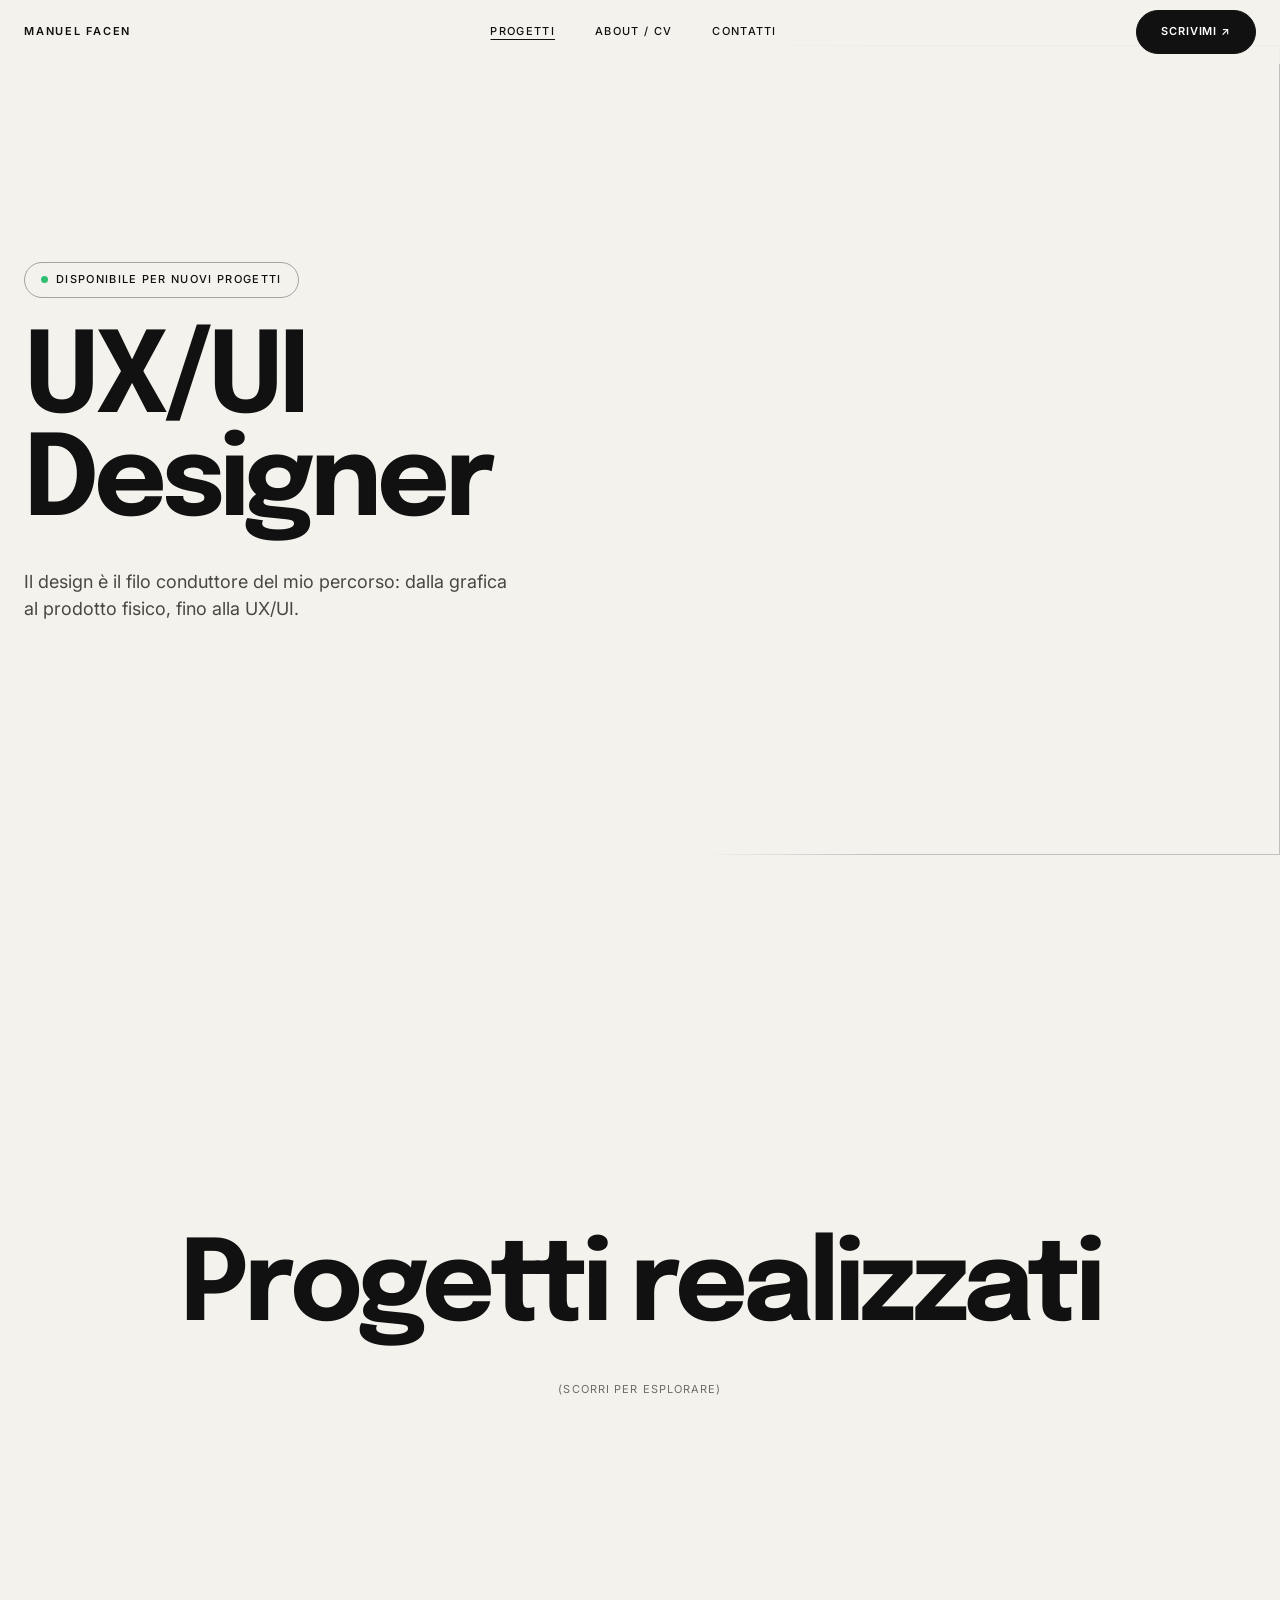
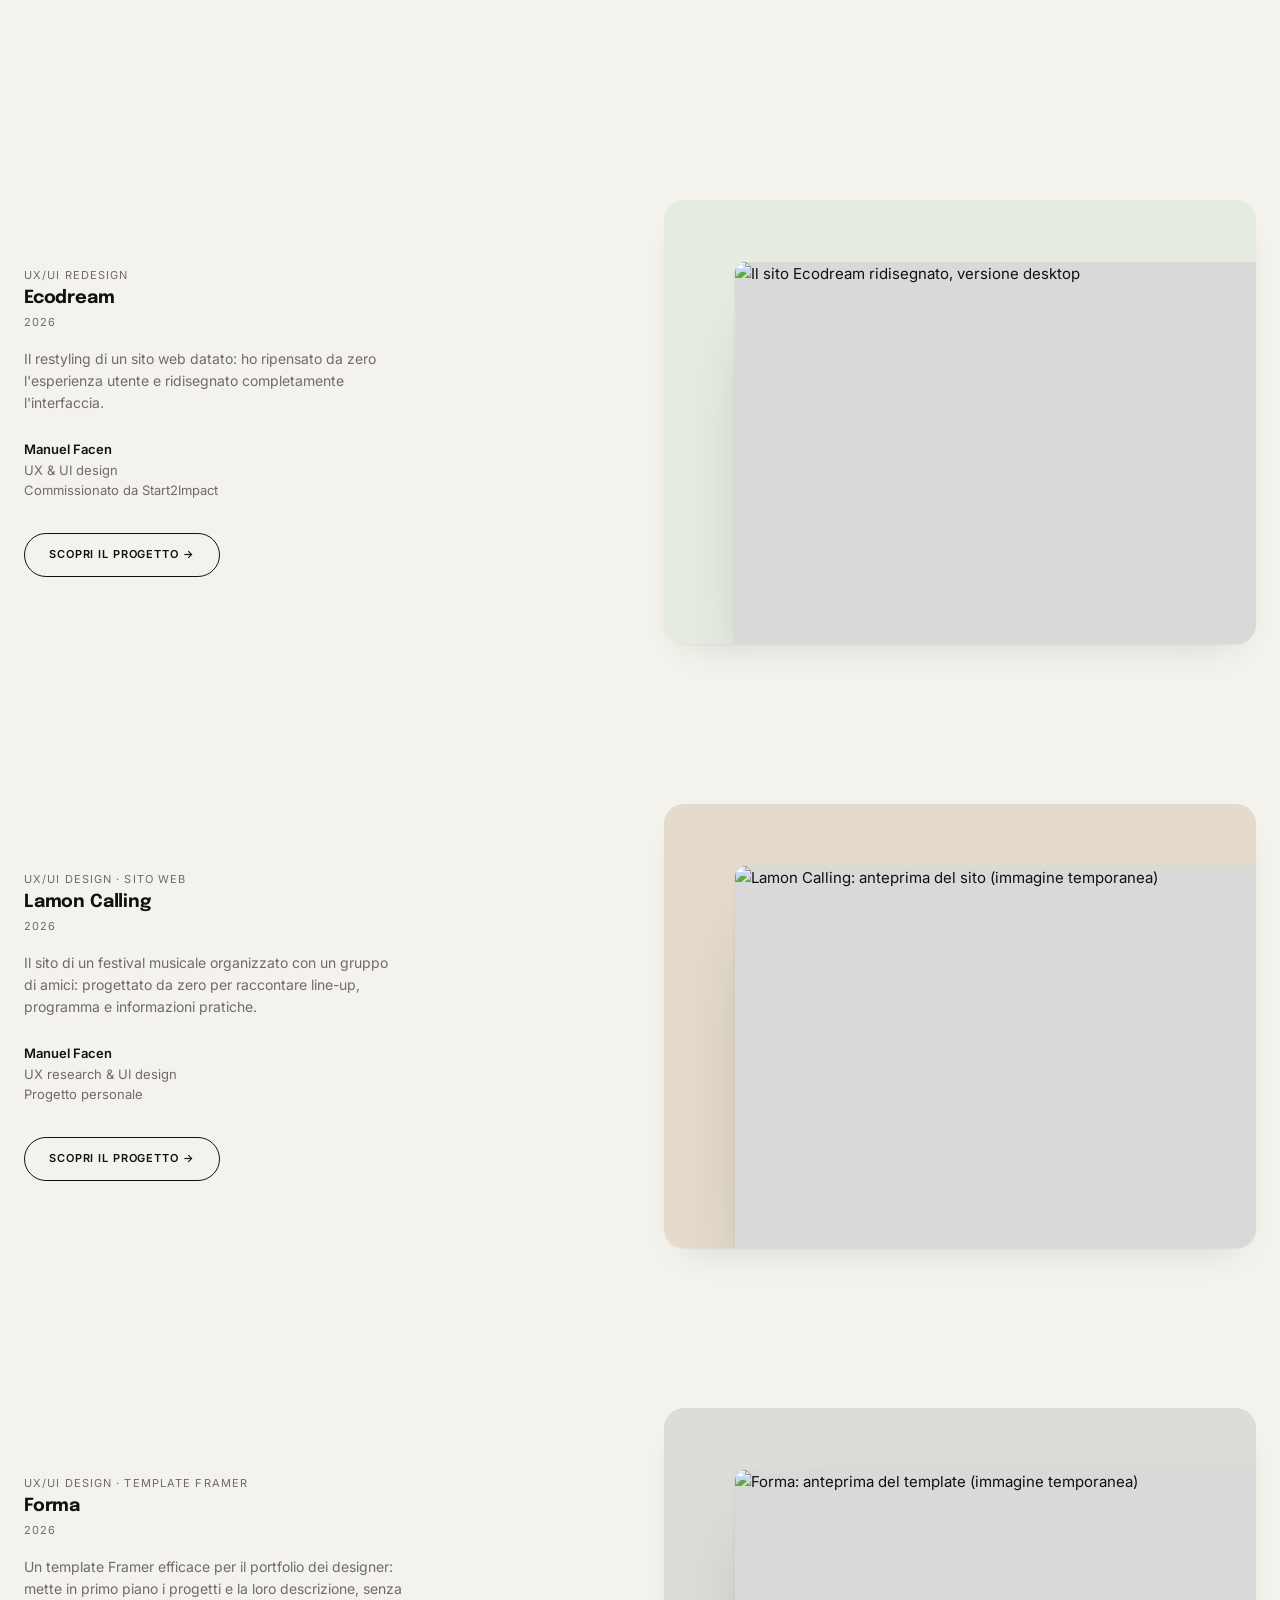
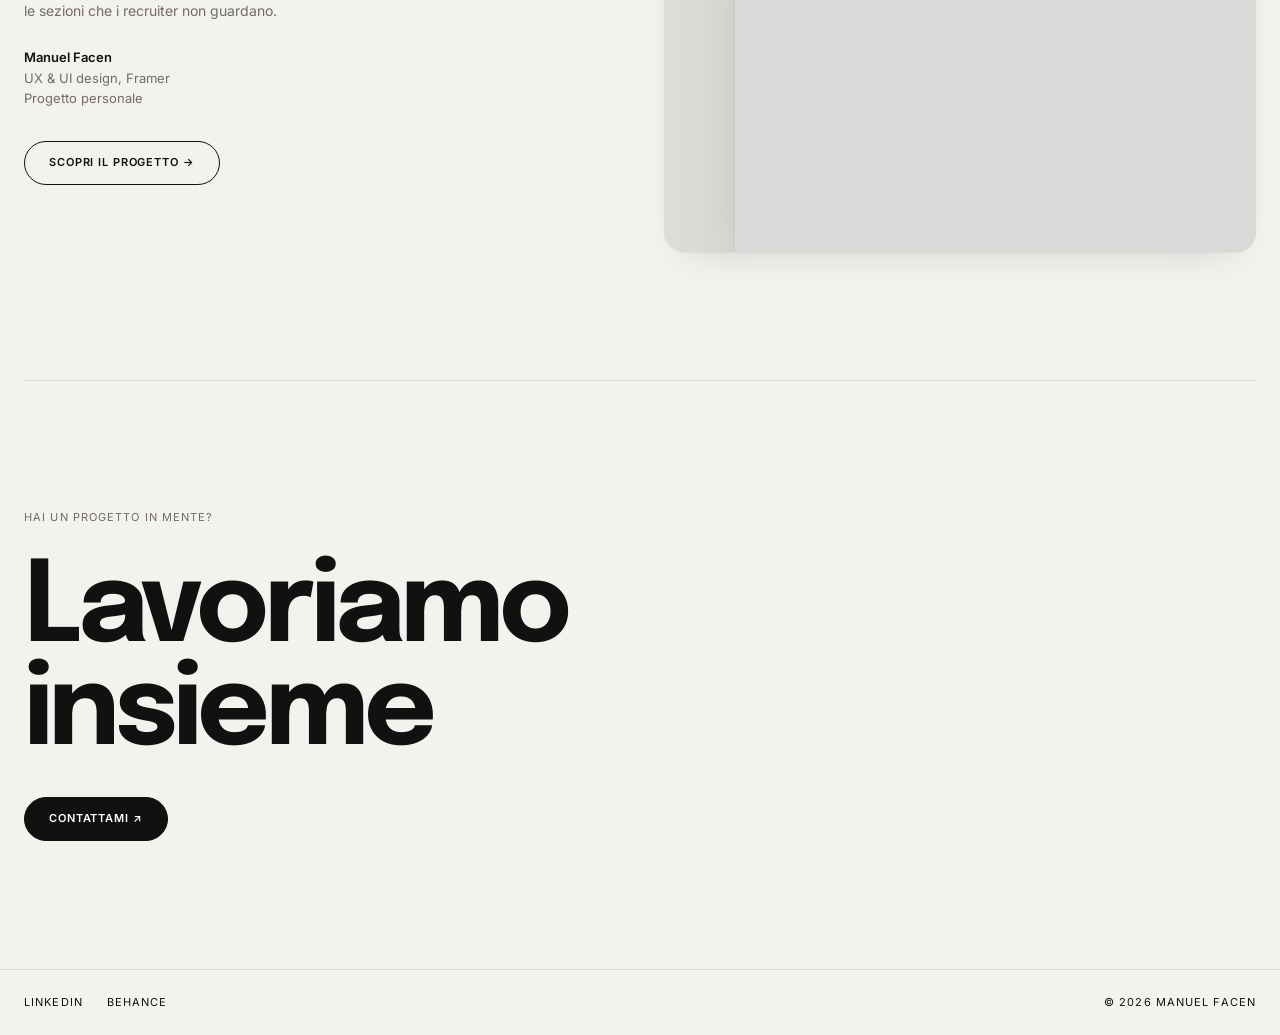
==== commit b6a19967: "Pagina CV: competenze per area, introduzione divisa e voce About / CV nel menu Co-Authored-By: Claud" ====
--- a/index.html
+++ b/index.html
@@ -54,7 +54,7 @@
 
       <nav class="main-nav" aria-label="Menu principale">
         <a href="index.html#progetti" data-label="Progetti" aria-current="page">Progetti</a>
-        <a href="about.html" data-label="About">About</a>
+        <a href="about.html" data-label="About / CV">About / CV</a>
         <a href="contatti.html" data-label="Contatti">Contatti</a>
       </nav>
 
--- a/css/style.css
+++ b/css/style.css
@@ -75,6 +75,8 @@
 .eyebrow {
   margin: 0;
   color: #6f6c66;
+  font-weight: 400;
+  line-height: inherit;
   font-size: 11px;
   letter-spacing: 0.1em;
   text-transform: uppercase;
@@ -193,7 +195,7 @@
   outline: 2px solid #111111;
   outline-offset: 4px;
 }
-.main-nav [aria-current=page] {
+.main-nav [aria-current] {
   text-decoration: underline;
   text-underline-offset: 4px;
 }
@@ -621,9 +623,14 @@
 }
 
 .about-intro {
-  margin: 0;
+  display: flex;
+  flex-direction: column;
+  gap: 16px;
   padding-bottom: 96px;
-  color: #6f6c66;
+  color: #4a4741;
+}
+.about-intro p {
+  margin: 0;
 }
 
 .cv-section {
@@ -681,6 +688,18 @@
   margin: 8px 0 0;
   color: #6f6c66;
   font-size: 14px;
+}
+
+.skill-groups {
+  display: flex;
+  flex-direction: column;
+  gap: 32px;
+}
+
+.skill-group {
+  display: flex;
+  flex-direction: column;
+  gap: 16px;
 }
 
 .skills {
